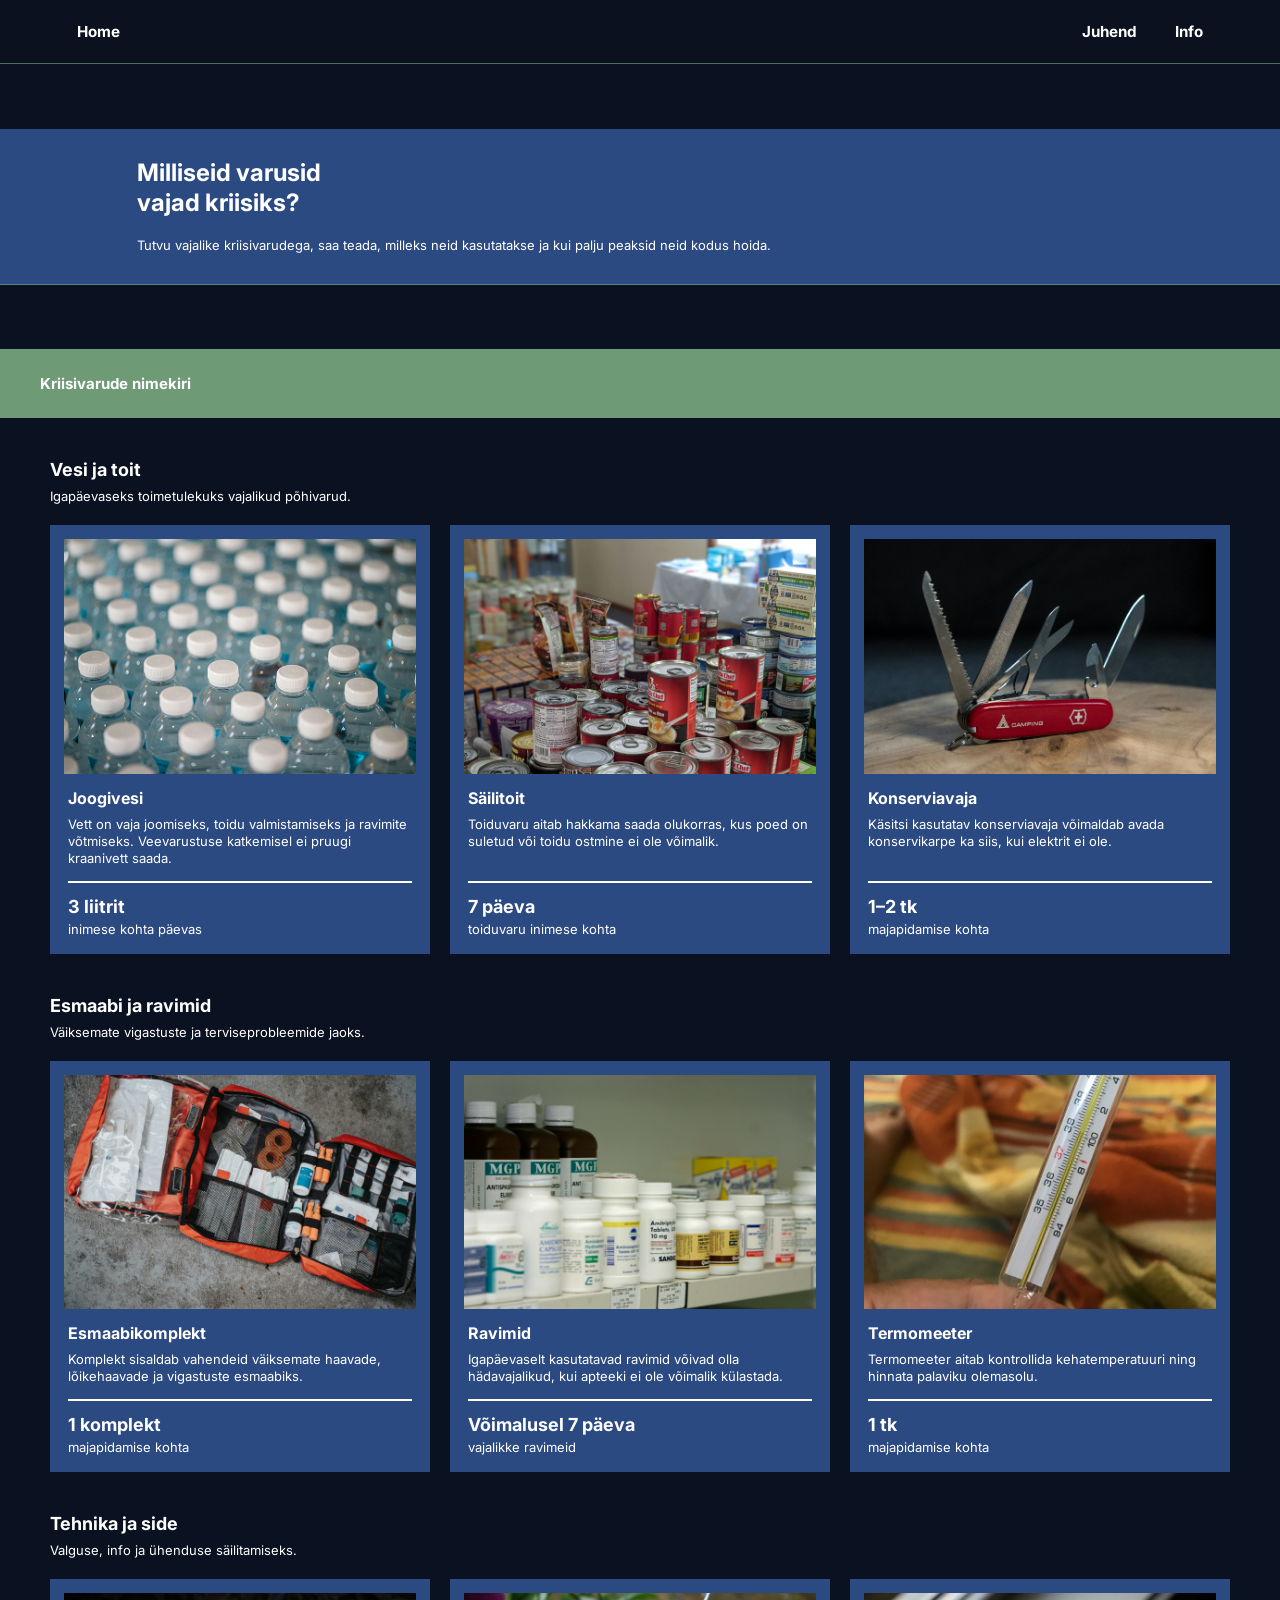
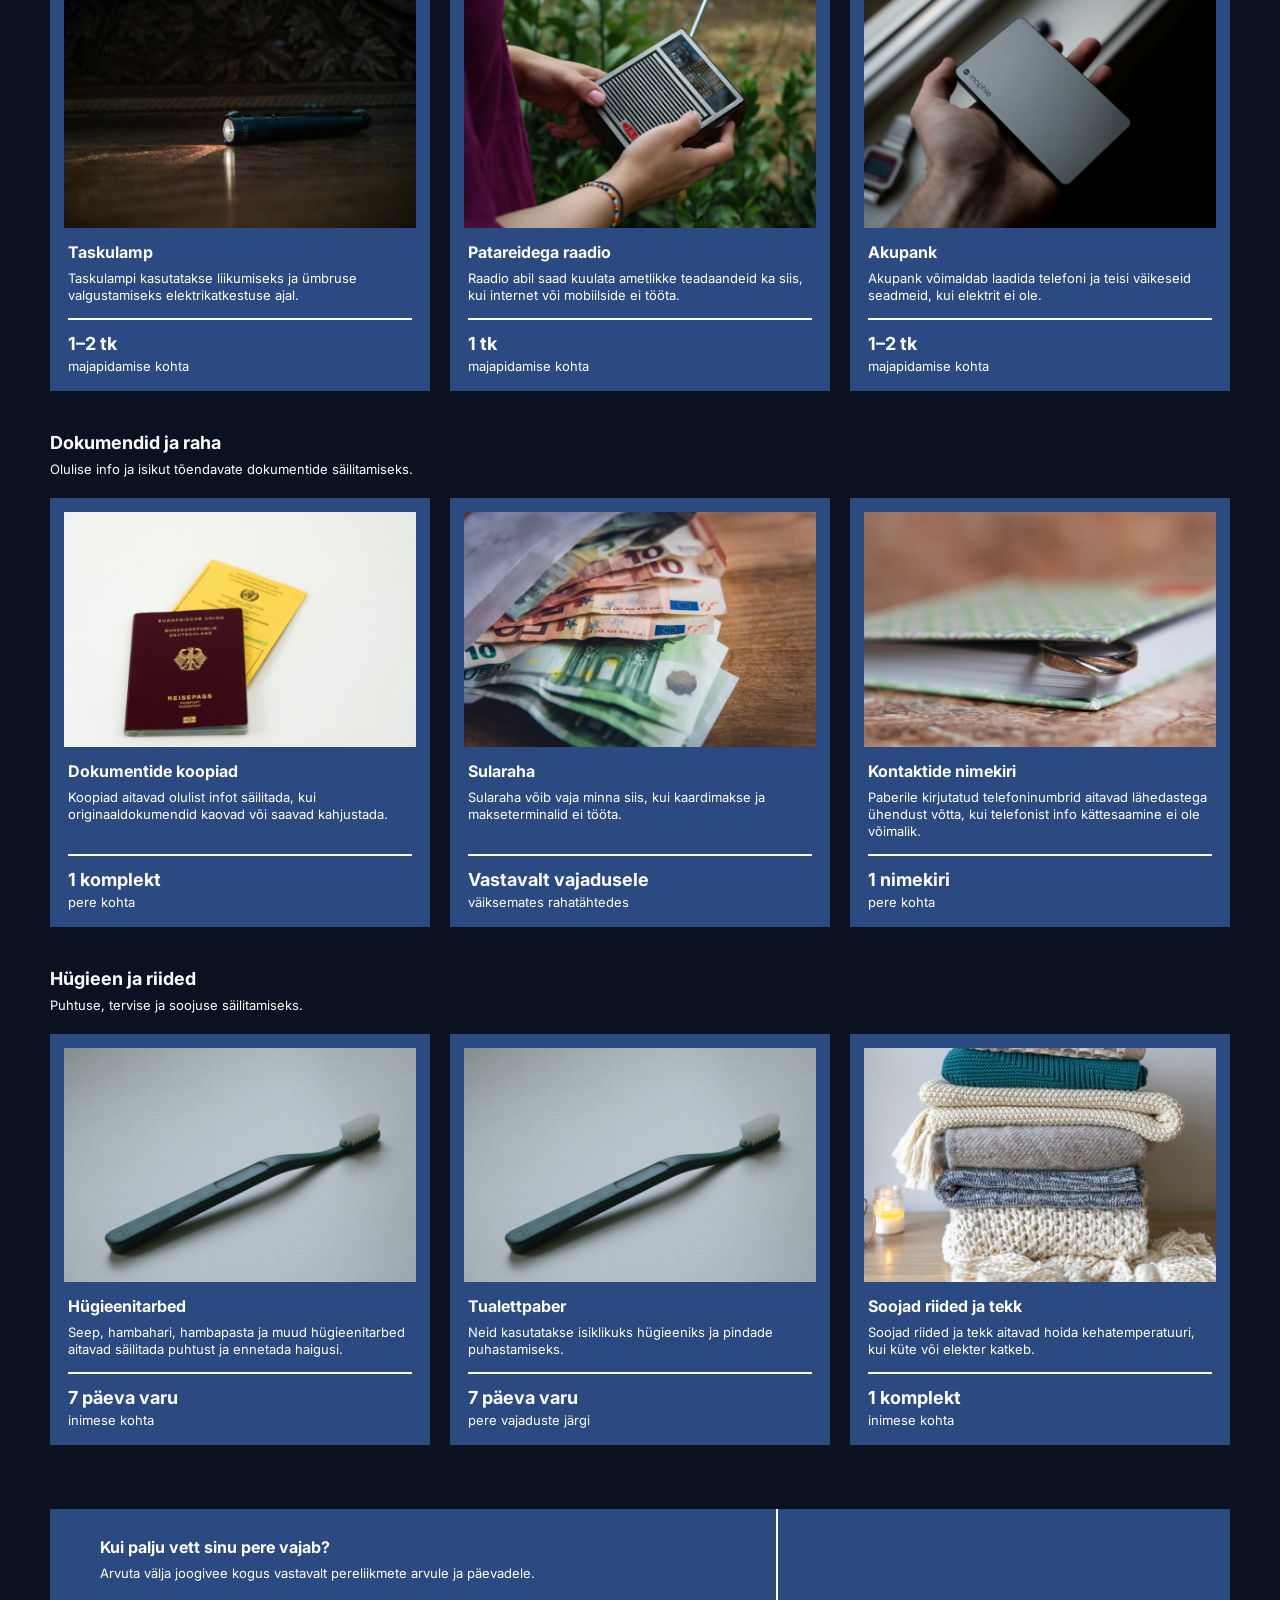
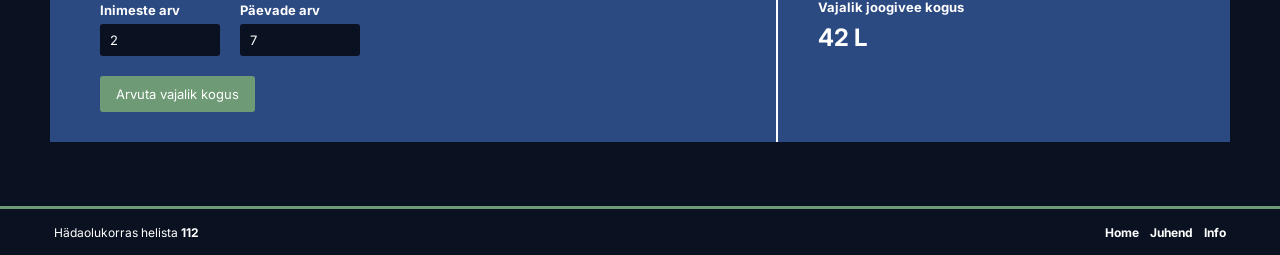
==== info.html @ f9f7f5a3 "fix" ====
<!DOCTYPE html>
<html lang="et">
<head>
  <meta charset="UTF-8">
  <meta name="viewport" content="width=device-width, initial-scale=1.0">
  <title>Milliseid varusid vajad kriisiks?</title>
  <link rel="preconnect" href="https://fonts.googleapis.com">
  <link rel="preconnect" href="https://fonts.gstatic.com" crossorigin>
  <link href="https://fonts.googleapis.com/css2?family=Inter:wght@400;700&display=swap" rel="stylesheet">
  <link rel="stylesheet" href="css/info.css">
</head>
<body>
   <header>
    <a href="index.html">Home</a>
    <nav>
      <a href="juhendid.html">Juhend</a>
      <a href="info.html">Info</a>
    </nav>
  </header>

  <main>
    <header class="intro">
      <div class="intro-inner">
        <h1>Milliseid varusid<br>vajad kriisiks?</h1>
        <p>Tutvu vajalike kriisivarudega, saa teada, milleks neid kasutatakse ja kui palju peaksid neid kodus hoida.</p>
      </div>
    </header>

    <section class="supplies" aria-labelledby="supplies-title">
      <h2 id="supplies-title" class="section-bar">Kriisivarude nimekiri</h2>

      <section class="group" aria-labelledby="group-1">
        <h3 id="group-1">Vesi ja toit</h3>
        <p class="group-intro">Igapäevaseks toimetulekuks vajalikud põhivarud.</p>
        <div class="card-grid">
          <article class="supply-card">
            <img src="images/vesi.png" alt="" loading="lazy">
            <div class="supply-body">
              <h4>Joogivesi</h4>
              <p class="desc">Vett on vaja joomiseks, toidu valmistamiseks ja ravimite võtmiseks. Veevarustuse katkemisel ei pruugi kraanivett saada.</p>
              <p class="amount">3 liitrit</p>
              <p class="unit">inimese kohta päevas</p>
            </div>
          </article>
          <article class="supply-card">
            <img src="images/toit.png" alt="" loading="lazy">
            <div class="supply-body">
              <h4>Säilitoit</h4>
              <p class="desc">Toiduvaru aitab hakkama saada olukorras, kus poed on suletud või toidu ostmine ei ole võimalik.</p>
              <p class="amount">7 päeva</p>
              <p class="unit">toiduvaru inimese kohta</p>
            </div>
          </article>
          <article class="supply-card">
            <img src="images/taskunuga.png" alt="" loading="lazy">
            <div class="supply-body">
              <h4>Konserviavaja</h4>
              <p class="desc">Käsitsi kasutatav konserviavaja võimaldab avada konservikarpe ka siis, kui elektrit ei ole.</p>
              <p class="amount">1–2 tk</p>
              <p class="unit">majapidamise kohta</p>
            </div>
          </article>
        </div>
      </section>

      <section class="group" aria-labelledby="group-2">
        <h3 id="group-2">Esmaabi ja ravimid</h3>
        <p class="group-intro">Väiksemate vigastuste ja terviseprobleemide jaoks.</p>
        <div class="card-grid">
          <article class="supply-card">
            <img src="images/esmaabi.png" alt="" loading="lazy">
            <div class="supply-body">
              <h4>Esmaabikomplekt</h4>
              <p class="desc">Komplekt sisaldab vahendeid väiksemate haavade, lõikehaavade ja vigastuste esmaabiks.</p>
              <p class="amount">1 komplekt</p>
              <p class="unit">majapidamise kohta</p>
            </div>
          </article>
          <article class="supply-card">
            <img src="images/ravimid.png" alt="" loading="lazy">
            <div class="supply-body">
              <h4>Ravimid</h4>
              <p class="desc">Igapäevaselt kasutatavad ravimid võivad olla hädavajalikud, kui apteeki ei ole võimalik külastada.</p>
              <p class="amount">Võimalusel 7 päeva</p>
              <p class="unit">vajalikke ravimeid</p>
            </div>
          </article>
          <article class="supply-card">
            <img src="images/kraadiklaas.png" alt="" loading="lazy">
            <div class="supply-body">
              <h4>Termomeeter</h4>
              <p class="desc">Termomeeter aitab kontrollida kehatemperatuuri ning hinnata palaviku olemasolu.</p>
              <p class="amount">1 tk</p>
              <p class="unit">majapidamise kohta</p>
            </div>
          </article>
        </div>
      </section>

      <section class="group" aria-labelledby="group-3">
        <h3 id="group-3">Tehnika ja side</h3>
        <p class="group-intro">Valguse, info ja ühenduse säilitamiseks.</p>
        <div class="card-grid">
          <article class="supply-card">
            <img src="images/lamp.png" alt="" loading="lazy">
            <div class="supply-body">
              <h4>Taskulamp</h4>
              <p class="desc">Taskulampi kasutatakse liikumiseks ja ümbruse valgustamiseks elektrikatkestuse ajal.</p>
              <p class="amount">1–2 tk</p>
              <p class="unit">majapidamise kohta</p>
            </div>
          </article>
          <article class="supply-card">
            <img src="images/radio.png" alt="" loading="lazy">
            <div class="supply-body">
              <h4>Patareidega raadio</h4>
              <p class="desc">Raadio abil saad kuulata ametlikke teadaandeid ka siis, kui internet või mobiilside ei tööta.</p>
              <p class="amount">1 tk</p>
              <p class="unit">majapidamise kohta</p>
            </div>
          </article>
          <article class="supply-card">
            <img src="images/akupank.png" alt="" loading="lazy">
            <div class="supply-body">
              <h4>Akupank</h4>
              <p class="desc">Akupank võimaldab laadida telefoni ja teisi väikeseid seadmeid, kui elektrit ei ole.</p>
              <p class="amount">1–2 tk</p>
              <p class="unit">majapidamise kohta</p>
            </div>
          </article>
        </div>
      </section>

      <section class="group" aria-labelledby="group-4">
        <h3 id="group-4">Dokumendid ja raha</h3>
        <p class="group-intro">Olulise info ja isikut tõendavate dokumentide säilitamiseks.</p>
        <div class="card-grid">
          <article class="supply-card">
            <img src="images/dokumendid.png" alt="" loading="lazy">
            <div class="supply-body">
              <h4>Dokumentide koopiad</h4>
              <p class="desc">Koopiad aitavad olulist infot säilitada, kui originaaldokumendid kaovad või saavad kahjustada.</p>
              <p class="amount">1 komplekt</p>
              <p class="unit">pere kohta</p>
            </div>
          </article>
          <article class="supply-card">
            <img src="images/raha.png" alt="" loading="lazy">
            <div class="supply-body">
              <h4>Sularaha</h4>
              <p class="desc">Sularaha võib vaja minna siis, kui kaardimakse ja makseterminalid ei tööta.</p>
              <p class="amount">Vastavalt vajadusele</p>
              <p class="unit">väiksemates rahatähtedes</p>
            </div>
          </article>
          <article class="supply-card">
            <img src="images/book.png" alt="" loading="lazy">
            <div class="supply-body">
              <h4>Kontaktide nimekiri</h4>
              <p class="desc">Paberile kirjutatud telefoninumbrid aitavad lähedastega ühendust võtta, kui telefonist info kättesaamine ei ole võimalik.</p>
              <p class="amount">1 nimekiri</p>
              <p class="unit">pere kohta</p>
            </div>
          </article>
        </div>
      </section>

      <section class="group" aria-labelledby="group-5">
        <h3 id="group-5">Hügieen ja riided</h3>
        <p class="group-intro">Puhtuse, tervise ja soojuse säilitamiseks.</p>
        <div class="card-grid">
          <article class="supply-card">
            <img src="images/hambahari.png" alt="" loading="lazy">
            <div class="supply-body">
              <h4>Hügieenitarbed</h4>
              <p class="desc">Seep, hambahari, hambapasta ja muud hügieenitarbed aitavad säilitada puhtust ja ennetada haigusi.</p>
              <p class="amount">7 päeva varu</p>
              <p class="unit">inimese kohta</p>
            </div>
          </article>
          <article class="supply-card">
            <img src="images/hambahari.png" alt="" loading="lazy">
            <div class="supply-body">
              <h4>Tualettpaber</h4>
              <p class="desc">Neid kasutatakse isiklikuks hügieeniks ja pindade puhastamiseks.</p>
              <p class="amount">7 päeva varu</p>
              <p class="unit">pere vajaduste järgi</p>
            </div>
          </article>
          <article class="supply-card">
            <img src="images/tekk.png" alt="" loading="lazy">
            <div class="supply-body">
              <h4>Soojad riided ja tekk</h4>
              <p class="desc">Soojad riided ja tekk aitavad hoida kehatemperatuuri, kui küte või elekter katkeb.</p>
              <p class="amount">1 komplekt</p>
              <p class="unit">inimese kohta</p>
            </div>
          </article>
        </div>
      </section>
    </section>

    <section class="calculator" aria-labelledby="calc-title">
      <div class="calc-inner">
        <div class="calc-form">
          <h2 id="calc-title">Kui palju vett sinu pere vajab?</h2>
          <p>Arvuta välja joogivee kogus vastavalt pereliikmete arvule ja päevadele.</p>
          <div class="fields">
            <label>Inimeste arv
              <input id="people" type="number" min="1" value="2" inputmode="numeric">
            </label>
            <label>Päevade arv
              <input id="days" type="number" min="1" value="7" inputmode="numeric">
            </label>
          </div>
          <button type="button" id="calc-btn" class="button">Arvuta vajalik kogus</button>
        </div>
        <div class="calc-result" aria-live="polite">
          <p class="result-label">Vajalik joogivee kogus</p>
          <p class="result-value"><span id="result">42</span> L</p>
        </div>
      </div>
    </section>
  </main>

  <footer class="footer">
    <p>Hädaolukorras helista <strong>112</strong></p>
    <nav class="footer-links" aria-label="Jaluse menüü">
      <a href="index.html">Home</a>
      <a href="juhendid.html">Juhend</a>
      <a href="info.html">Info</a>
    </nav>
  </footer>

  <script>
    const LITERS_PER_PERSON_PER_DAY = 3;
    const people = document.getElementById('people');
    const days = document.getElementById('days');
    const result = document.getElementById('result');

    function calculate() {
      const p = Math.max(0, parseInt(people.value, 10) || 0);
      const d = Math.max(0, parseInt(days.value, 10) || 0);
      result.textContent = p * d * LITERS_PER_PERSON_PER_DAY;
    }

    document.getElementById('calc-btn').addEventListener('click', calculate);
    [people, days].forEach(el => el.addEventListener('keydown', e => {
      if (e.key === 'Enter') calculate();
    }));
  </script>
</body>
</html>
---- css/info.css ----
* {
  box-sizing: border-box;
}

:root {
  color-scheme: dark;
  --bg: #0a1221;
  --blue: #2c4a82;
  --blue-dark: #223a68;
  --green: #6f9a76;
  --green-hover: #83b592;
  --text: #ffffff;
  font-family: "Inter", Arial, Helvetica, sans-serif;
}

body {
  display: flex;
  flex-direction: column;
  min-height: 100vh;
  margin: 0;
  background: var(--bg);
  color: var(--text);
}

header {
  min-height: 64px;
  padding: 0 clamp(24px, 6vw, 96px);
  display: flex;
  align-items: center;
  justify-content: space-between;
  background: #0b111e;
  border-bottom: 1px solid rgba(113, 152, 120, 0.7);
}

header a {
  font-size: 0.95rem;
  font-weight: 700;
  text-decoration: none;
}

header nav {
  display: flex;
  gap: clamp(18px, 3vw, 40px);
}

main {
  flex: 1;
}

h1, h2, h3, h4, p {
  margin: 0;
}

a {
  color: inherit;
}

a:focus-visible,
button:focus-visible,
input:focus-visible {
  outline: 2px solid var(--text);
  outline-offset: 3px;
}

/* ---------- Navigatsioon ---------- */
.navbar {
  display: flex;
  justify-content: space-between;
  align-items: center;
  height: 49px;
  padding: 0 54px;
  border-bottom: 3px solid var(--green);
  font-size: 12px;
  font-weight: 700;
}

.navbar a {
  text-decoration: none;
}

.navbar a:hover {
  text-decoration: underline;
}

.nav-right {
  display: flex;
  gap: 11px;
}

/* ---------- Sissejuhatus ---------- */
.intro {
  margin-top: 65px;
  background: var(--blue);
}

.intro-inner {
  padding: 29px 60px 30px;
}

h1 {
  font-size: 24px;
  font-weight: 700;
  line-height: 30px;
}

.intro p {
  max-width: 640px;
  margin-top: 19px;
  font-size: 13px;
  line-height: 17px;
}

/* ---------- Varude nimekiri ---------- */
.supplies {
  margin-top: 64px;
}

.section-bar {
  display: flex;
  align-items: center;
  height: 69px;
  padding: 0 40px;
  background: var(--green);
  font-size: 15px;
  font-weight: 700;
}

.group {
  margin: 40px 50px 0;
}

.group h3 {
  font-size: 18px;
  font-weight: 700;
  line-height: 24px;
}

.group-intro {
  margin-top: 6px;
  font-size: 13px;
  line-height: 17px;
}

.card-grid {
  display: grid;
  grid-template-columns: repeat(3, 1fr);
  gap: 20px;
  margin-top: 20px;
}

.supply-card {
  display: flex;
  flex-direction: column;
  padding: 14px;
  background: var(--blue);
}

.supply-card img {
  display: block;
  width: 100%;
  aspect-ratio: 3 / 2;
  object-fit: cover;
  background: var(--blue-dark);
}

.supply-body {
  display: flex;
  flex: 1;
  flex-direction: column;
  padding: 14px 4px 2px;
}

.supply-body h4 {
  font-size: 16px;
  font-weight: 700;
  line-height: 20px;
}

.desc {
  flex: 1;
  margin-top: 8px;
  font-size: 13px;
  line-height: 17px;
}

.amount {
  margin-top: 14px;
  padding-top: 12px;
  border-top: 2px solid var(--text);
  font-size: 18px;
  font-weight: 700;
  line-height: 24px;
}

.unit {
  margin-top: 2px;
  font-size: 13px;
  line-height: 17px;
}

/* ---------- Veekalkulaator ---------- */
.calculator {
  margin: 64px 50px 0;
  background: var(--blue);
}

.calc-inner {
  display: grid;
  grid-template-columns: 1.6fr 1fr;
}

.calc-form {
  padding: 28px 50px 30px;
}

.calc-form h2 {
  font-size: 16px;
  font-weight: 700;
  line-height: 20px;
}

.calc-form p {
  margin-top: 8px;
  font-size: 13px;
  line-height: 17px;
}

.fields {
  display: flex;
  gap: 20px;
  margin-top: 20px;
}

.fields label {
  display: flex;
  flex-direction: column;
  gap: 6px;
  font-size: 13px;
  font-weight: 700;
}

.fields input {
  width: 120px;
  padding: 8px 10px;
  border: 0;
  border-radius: 3px;
  background: var(--bg);
  color: var(--text);
  font: inherit;
  font-size: 13px;
  font-weight: 400;
}

.calc-result {
  display: flex;
  flex-direction: column;
  justify-content: center;
  padding: 28px 40px;
  border-left: 2px solid var(--text);
}

.result-label {
  font-size: 13px;
  font-weight: 700;
}

.result-value {
  margin-top: 8px;
  font-size: 24px;
  font-weight: 700;
  line-height: 30px;
}

.button {
  margin-top: 20px;
  padding: 10px 16px;
  border: 0;
  border-radius: 3px;
  background: var(--green);
  color: var(--text);
  font: inherit;
  font-size: 13px;
  cursor: pointer;
}

.button:hover,
.button:focus-visible {
  background: var(--green-hover);
}

/* ---------- Jalus ---------- */
.footer {
  display: flex;
  justify-content: space-between;
  align-items: center;
  gap: 16px;
  min-height: 49px;
  margin-top: 64px;
  padding: 0 54px;
  border-top: 3px solid var(--green);
  font-size: 12px;
}

.footer strong {
  font-weight: 700;
}

.footer-links {
  display: flex;
  gap: 11px;
  font-weight: 700;
}

.footer-links a {
  text-decoration: none;
}

.footer-links a:hover {
  text-decoration: underline;
}

/* ---------- Tahvelarvuti ---------- */
@media (max-width: 960px) {
  .card-grid {
    grid-template-columns: repeat(2, 1fr);
  }

  .calc-inner {
    grid-template-columns: 1fr;
  }

  .calc-result {
    border-top: 2px solid var(--text);
    border-left: 0;
    padding: 24px 50px;
  }
}

/* ---------- Mobiil ---------- */
@media (max-width: 700px) {
  .navbar {
    padding: 0 20px;
  }

  .intro {
    margin-top: 32px;
  }

  .intro-inner {
    padding: 28px 20px;
  }

  .supplies {
    margin-top: 32px;
  }

  .section-bar {
    height: 56px;
    padding: 0 20px;
  }

  .group {
    margin: 32px 16px 0;
  }

  .card-grid {
    grid-template-columns: 1fr;
  }

  .calculator {
    margin: 40px 16px 0;
  }

  .calc-form {
    padding: 24px 20px;
  }

  .calc-result {
    padding: 20px;
  }

  .fields {
    flex-wrap: wrap;
  }

  .footer {
    flex-direction: column;
    justify-content: center;
    gap: 6px;
    padding: 12px 20px;
  }
}
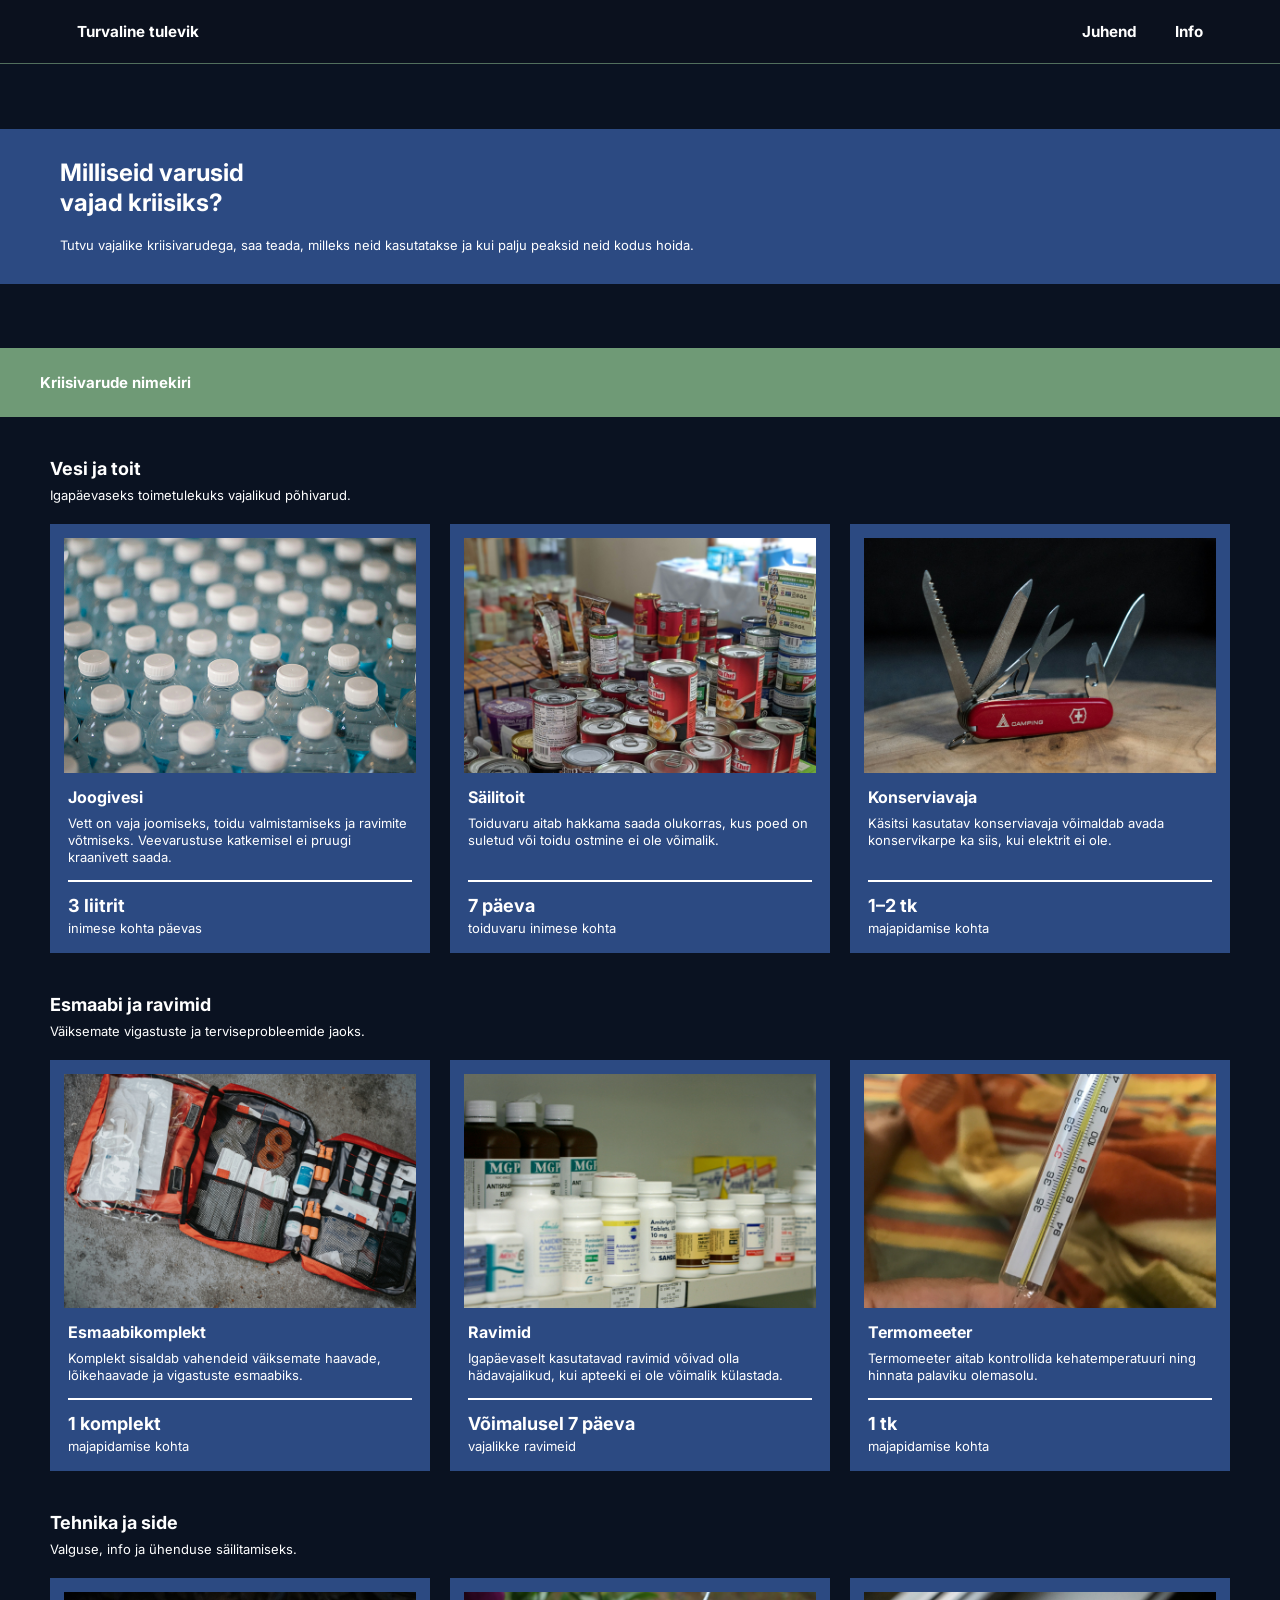
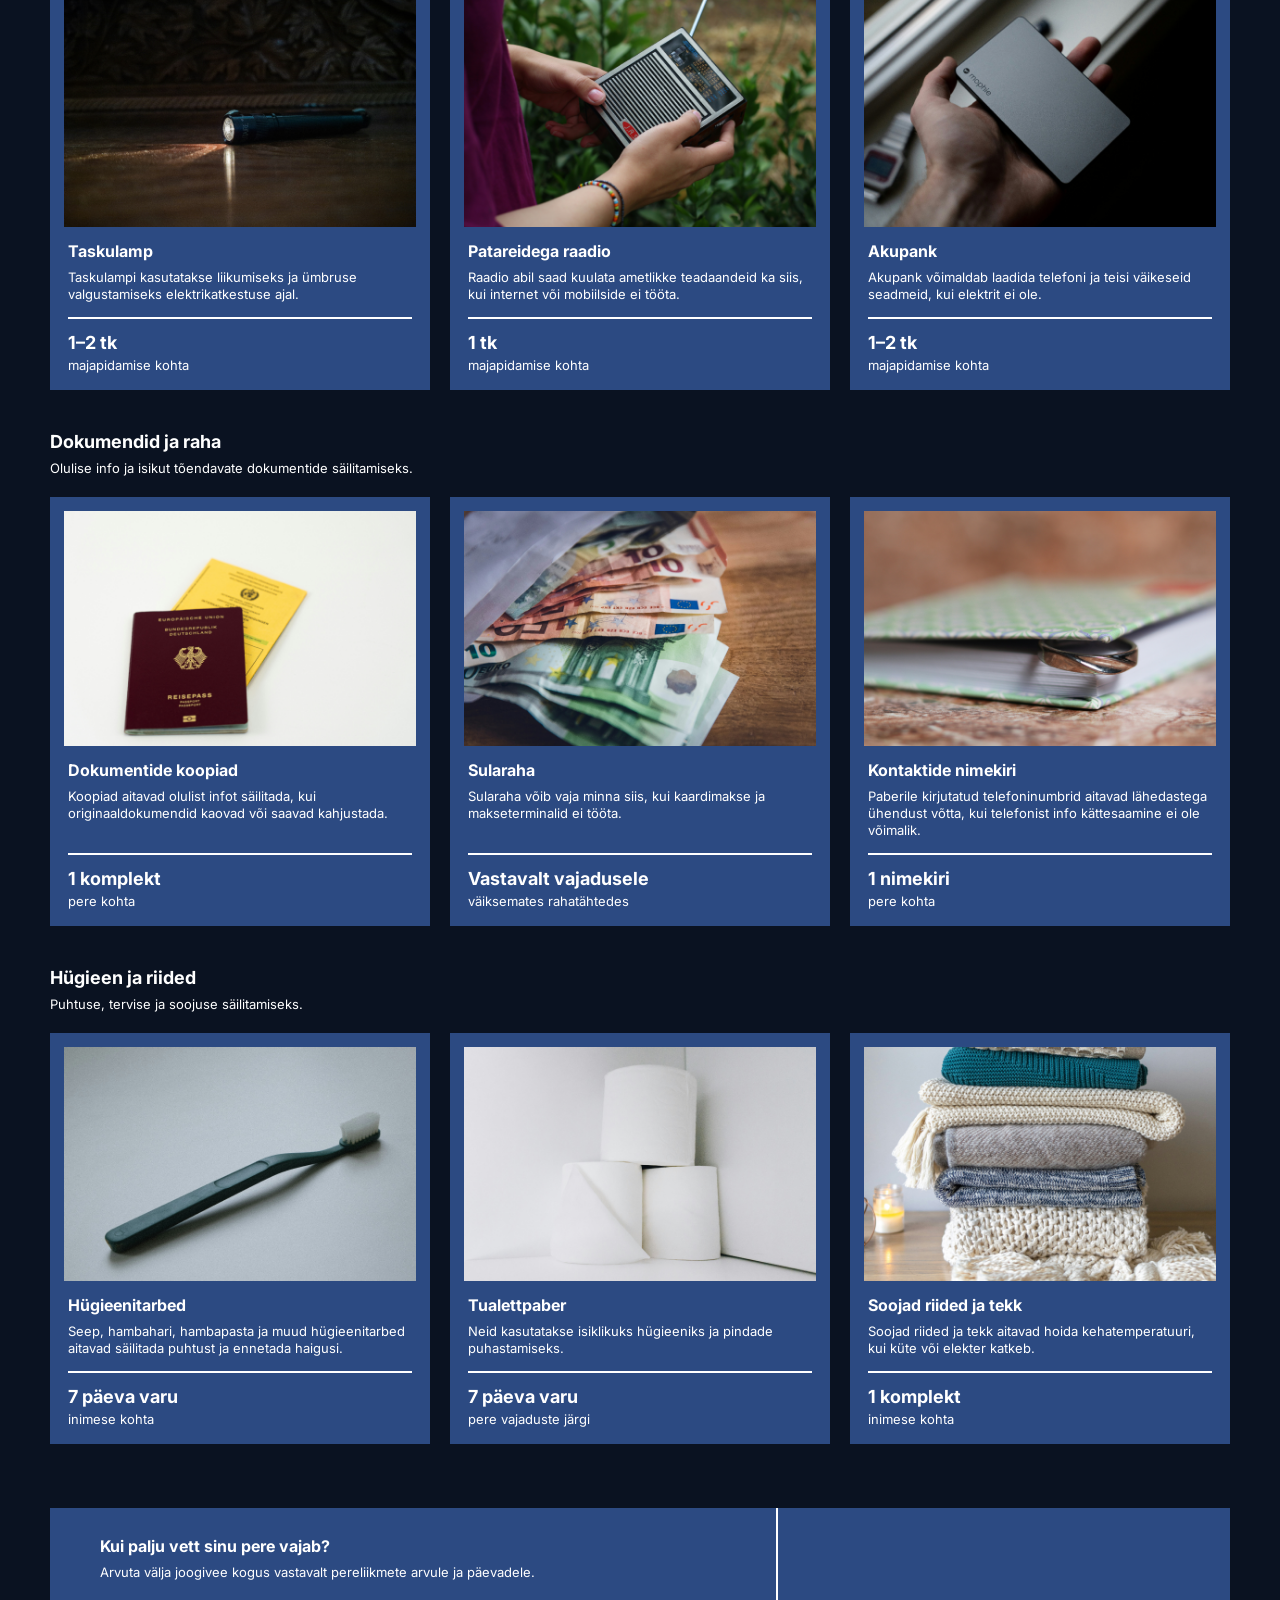
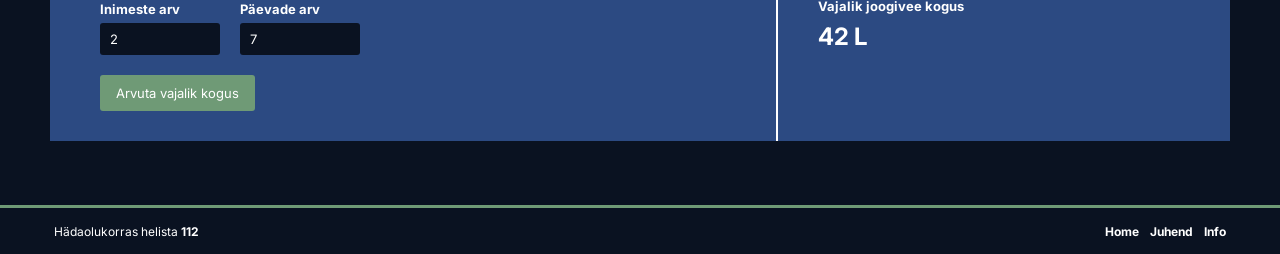
==== commit 9e718da6: "fix header" ====
--- a/info.html
+++ b/info.html
@@ -10,8 +10,8 @@
   <link rel="stylesheet" href="css/info.css">
 </head>
 <body>
-   <header>
-    <a href="index.html">Home</a>
+   <header class="top">
+    <a href="index.html">Turvaline tulevik</a>
     <nav>
       <a href="juhendid.html">Juhend</a>
       <a href="info.html">Info</a>
@@ -179,7 +179,7 @@
             </div>
           </article>
           <article class="supply-card">
-            <img src="images/hambahari.png" alt="" loading="lazy">
+            <img src="images/paber.png" alt="" loading="lazy">
             <div class="supply-body">
               <h4>Tualettpaber</h4>
               <p class="desc">Neid kasutatakse isiklikuks hügieeniks ja pindade puhastamiseks.</p>
--- a/css/info.css
+++ b/css/info.css
@@ -14,6 +14,9 @@
 }
 
 body {
+  position: sticky;
+  top: 0;
+  z-index: 100;
   display: flex;
   flex-direction: column;
   min-height: 100vh;
@@ -22,7 +25,10 @@
   color: var(--text);
 }
 
-header {
+.top {
+  position: sticky;
+  top: 0;
+  z-index: 100;
   min-height: 64px;
   padding: 0 clamp(24px, 6vw, 96px);
   display: flex;
@@ -32,13 +38,13 @@
   border-bottom: 1px solid rgba(113, 152, 120, 0.7);
 }
 
-header a {
+.top a {
   font-size: 0.95rem;
   font-weight: 700;
   text-decoration: none;
 }
 
-header nav {
+.top nav {
   display: flex;
   gap: clamp(18px, 3vw, 40px);
 }
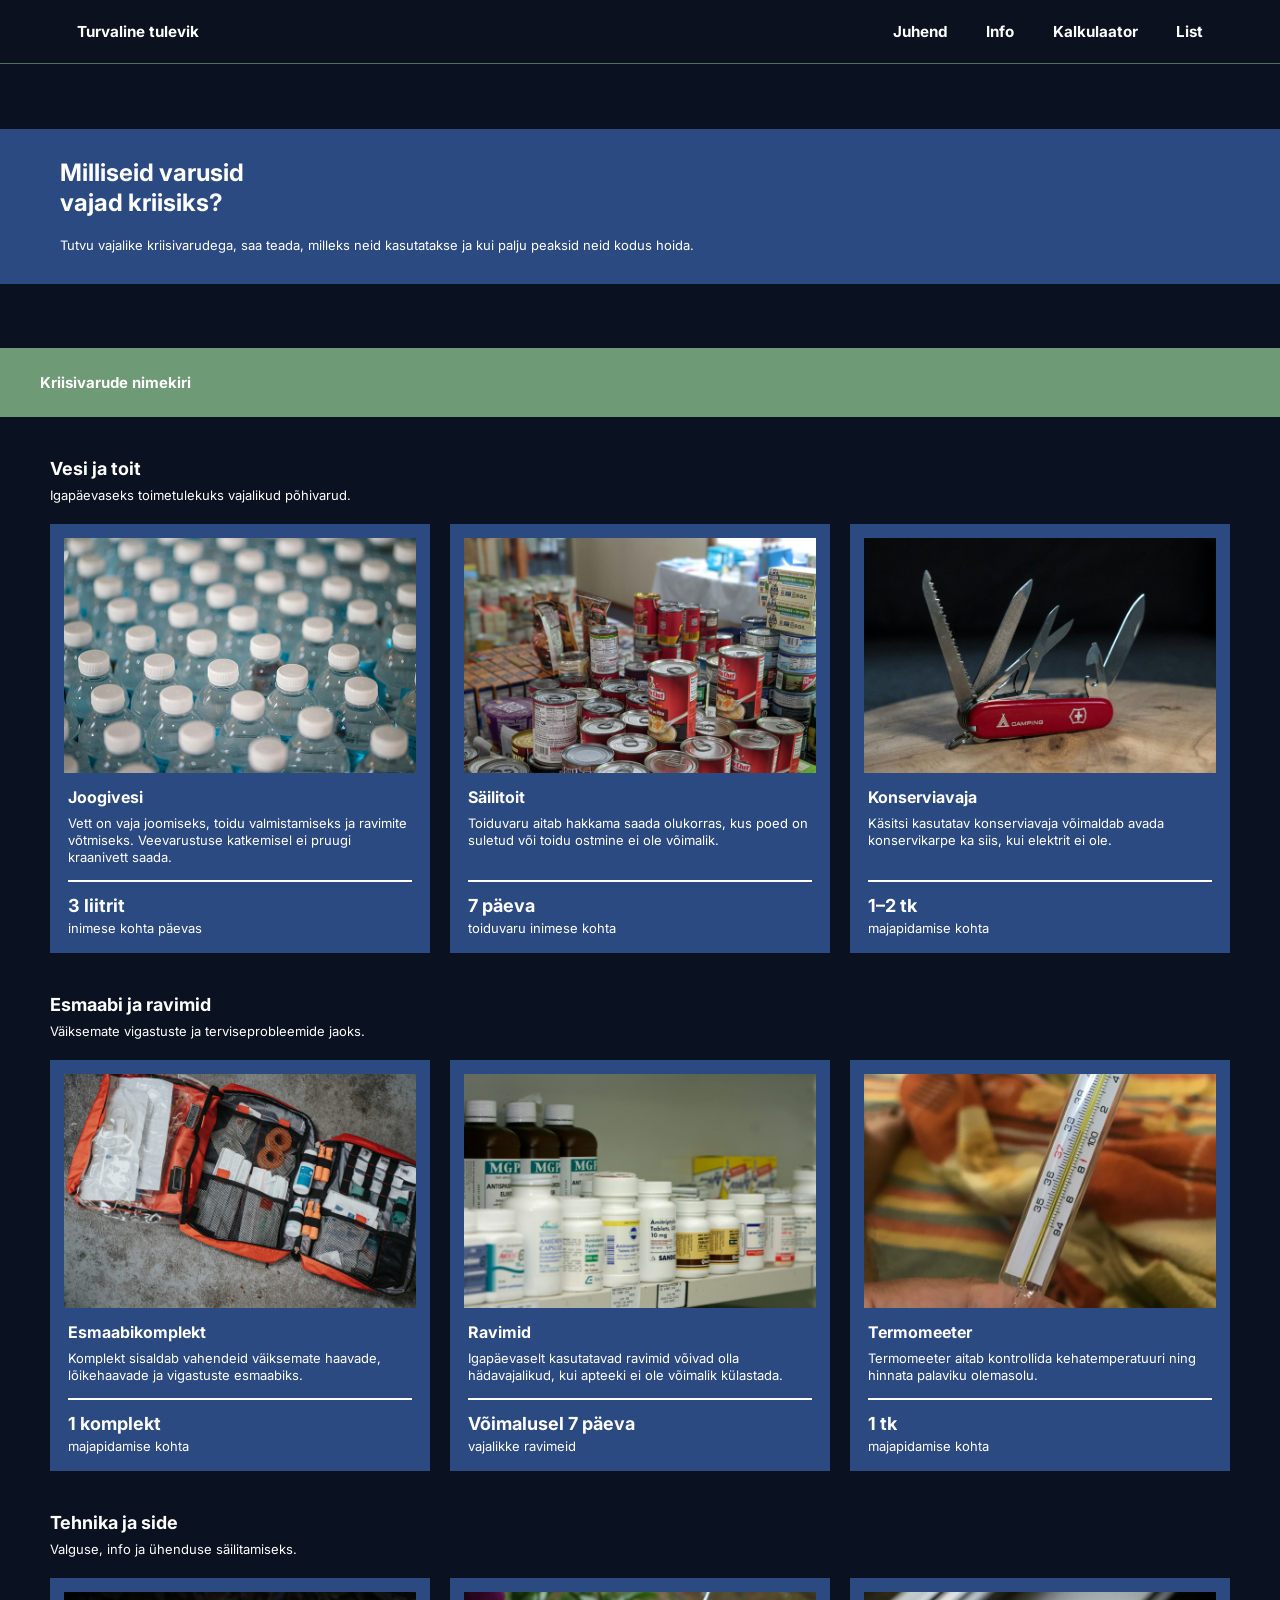
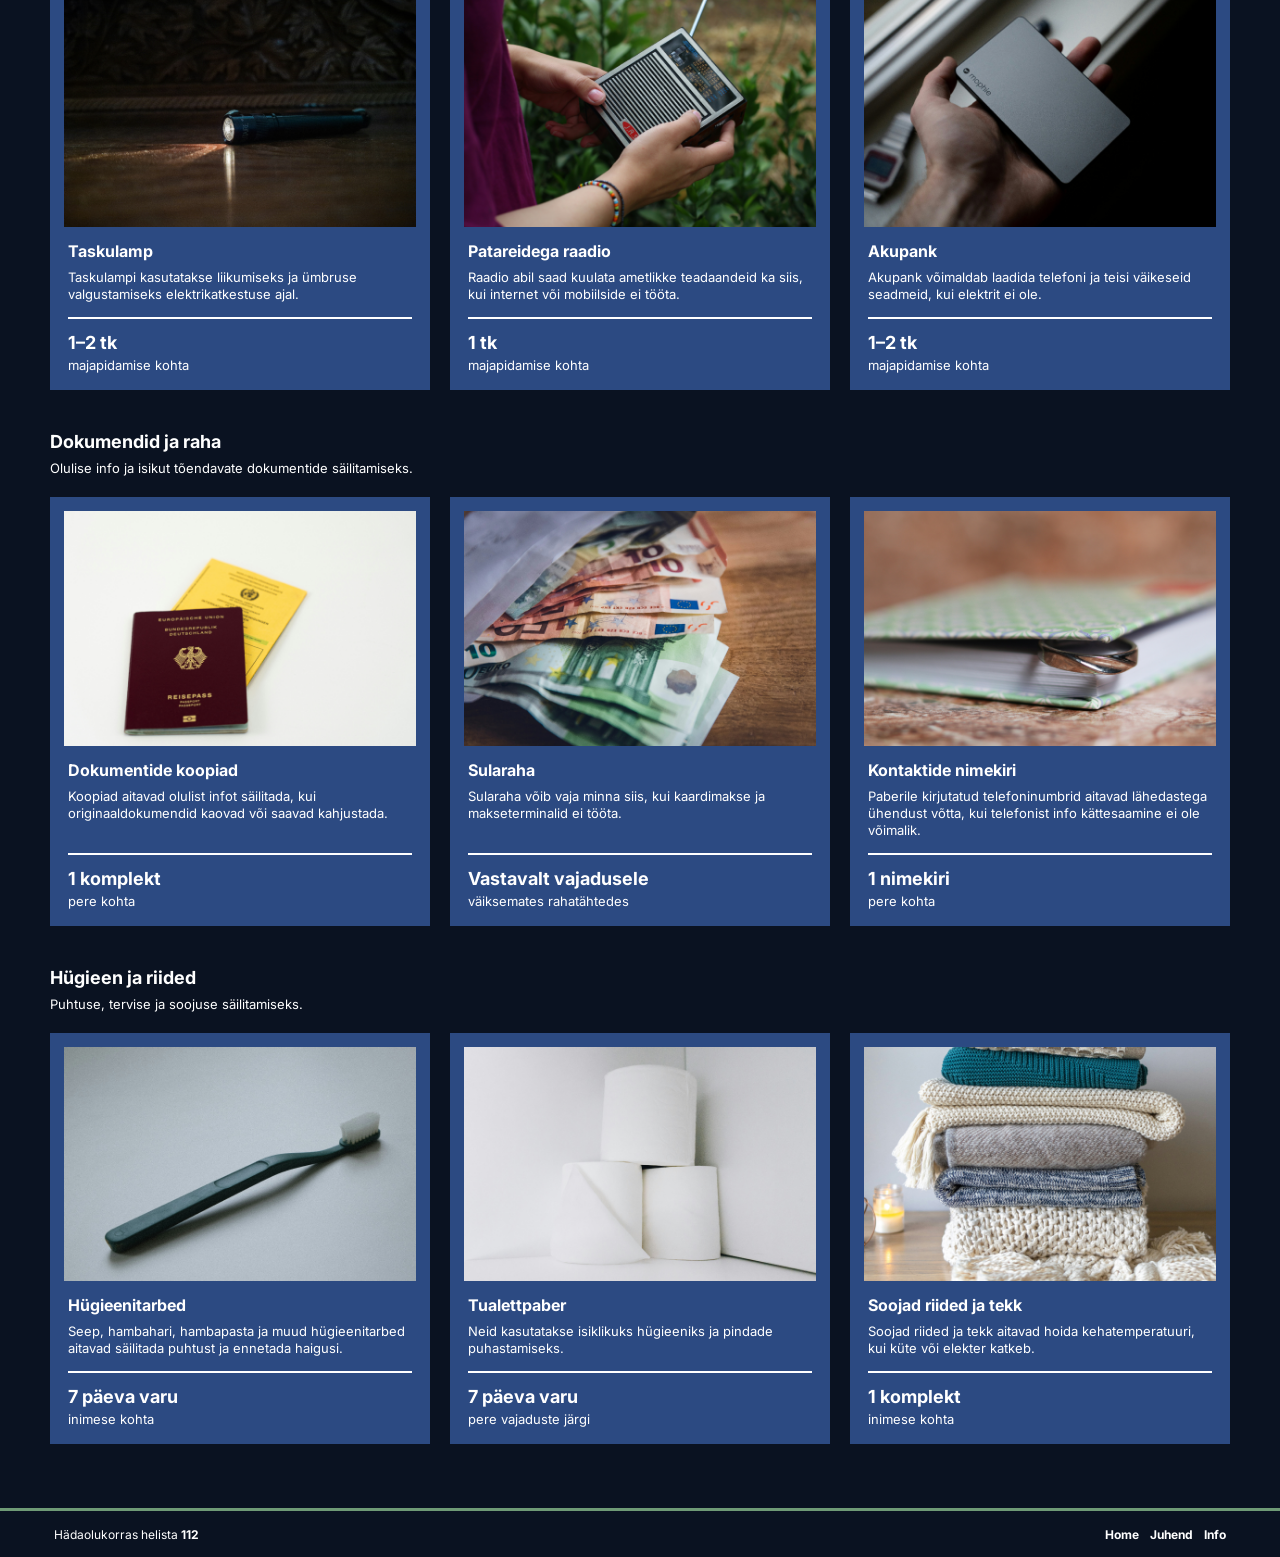
==== commit c3698362: "header" ====
--- a/info.html
+++ b/info.html
@@ -15,6 +15,8 @@
     <nav>
       <a href="juhendid.html">Juhend</a>
       <a href="info.html">Info</a>
+      <a href="kalkulaator.html">Kalkulaator</a>
+      <a href="list.html">List</a>
     </nav>
   </header>
 
@@ -200,27 +202,6 @@
       </section>
     </section>
 
-    <section class="calculator" aria-labelledby="calc-title">
-      <div class="calc-inner">
-        <div class="calc-form">
-          <h2 id="calc-title">Kui palju vett sinu pere vajab?</h2>
-          <p>Arvuta välja joogivee kogus vastavalt pereliikmete arvule ja päevadele.</p>
-          <div class="fields">
-            <label>Inimeste arv
-              <input id="people" type="number" min="1" value="2" inputmode="numeric">
-            </label>
-            <label>Päevade arv
-              <input id="days" type="number" min="1" value="7" inputmode="numeric">
-            </label>
-          </div>
-          <button type="button" id="calc-btn" class="button">Arvuta vajalik kogus</button>
-        </div>
-        <div class="calc-result" aria-live="polite">
-          <p class="result-label">Vajalik joogivee kogus</p>
-          <p class="result-value"><span id="result">42</span> L</p>
-        </div>
-      </div>
-    </section>
   </main>
 
   <footer class="footer">
@@ -231,23 +212,5 @@
       <a href="info.html">Info</a>
     </nav>
   </footer>
-
-  <script>
-    const LITERS_PER_PERSON_PER_DAY = 3;
-    const people = document.getElementById('people');
-    const days = document.getElementById('days');
-    const result = document.getElementById('result');
-
-    function calculate() {
-      const p = Math.max(0, parseInt(people.value, 10) || 0);
-      const d = Math.max(0, parseInt(days.value, 10) || 0);
-      result.textContent = p * d * LITERS_PER_PERSON_PER_DAY;
-    }
-
-    document.getElementById('calc-btn').addEventListener('click', calculate);
-    [people, days].forEach(el => el.addEventListener('keydown', e => {
-      if (e.key === 'Enter') calculate();
-    }));
-  </script>
 </body>
 </html>
